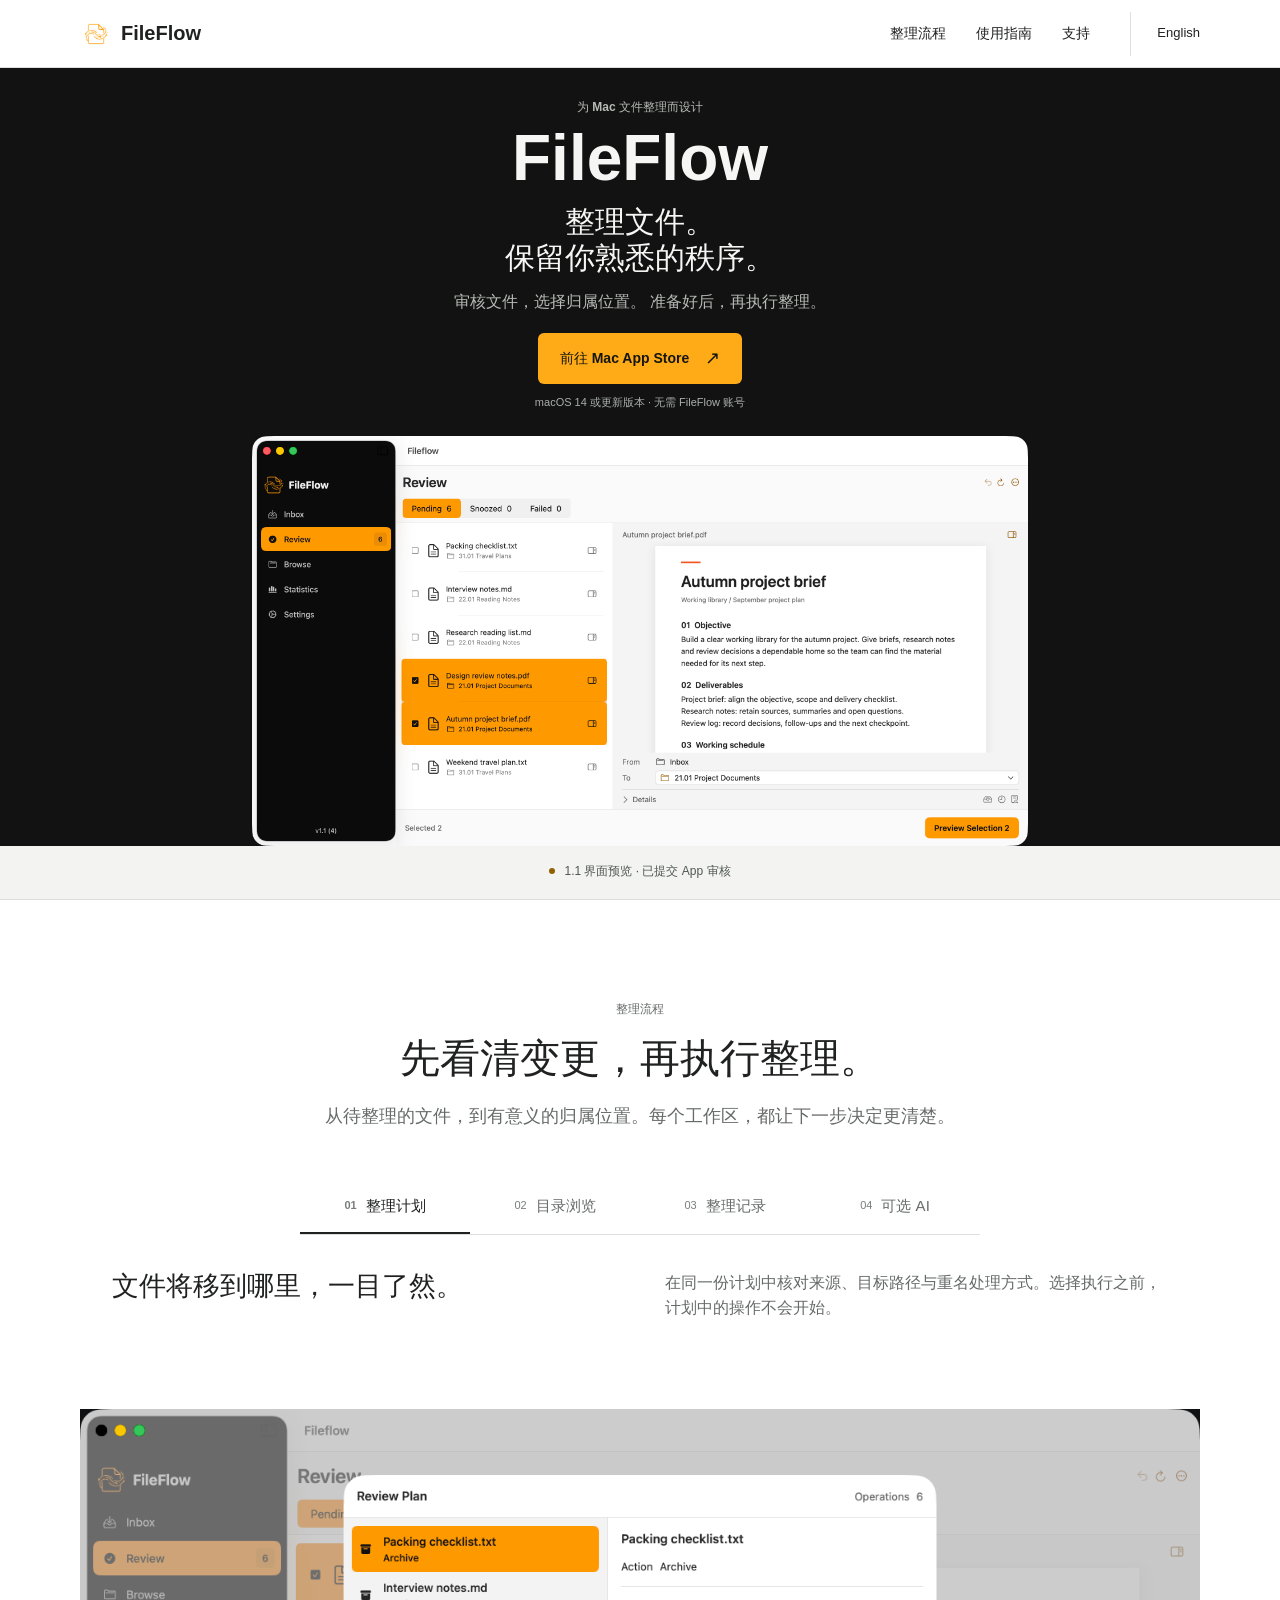
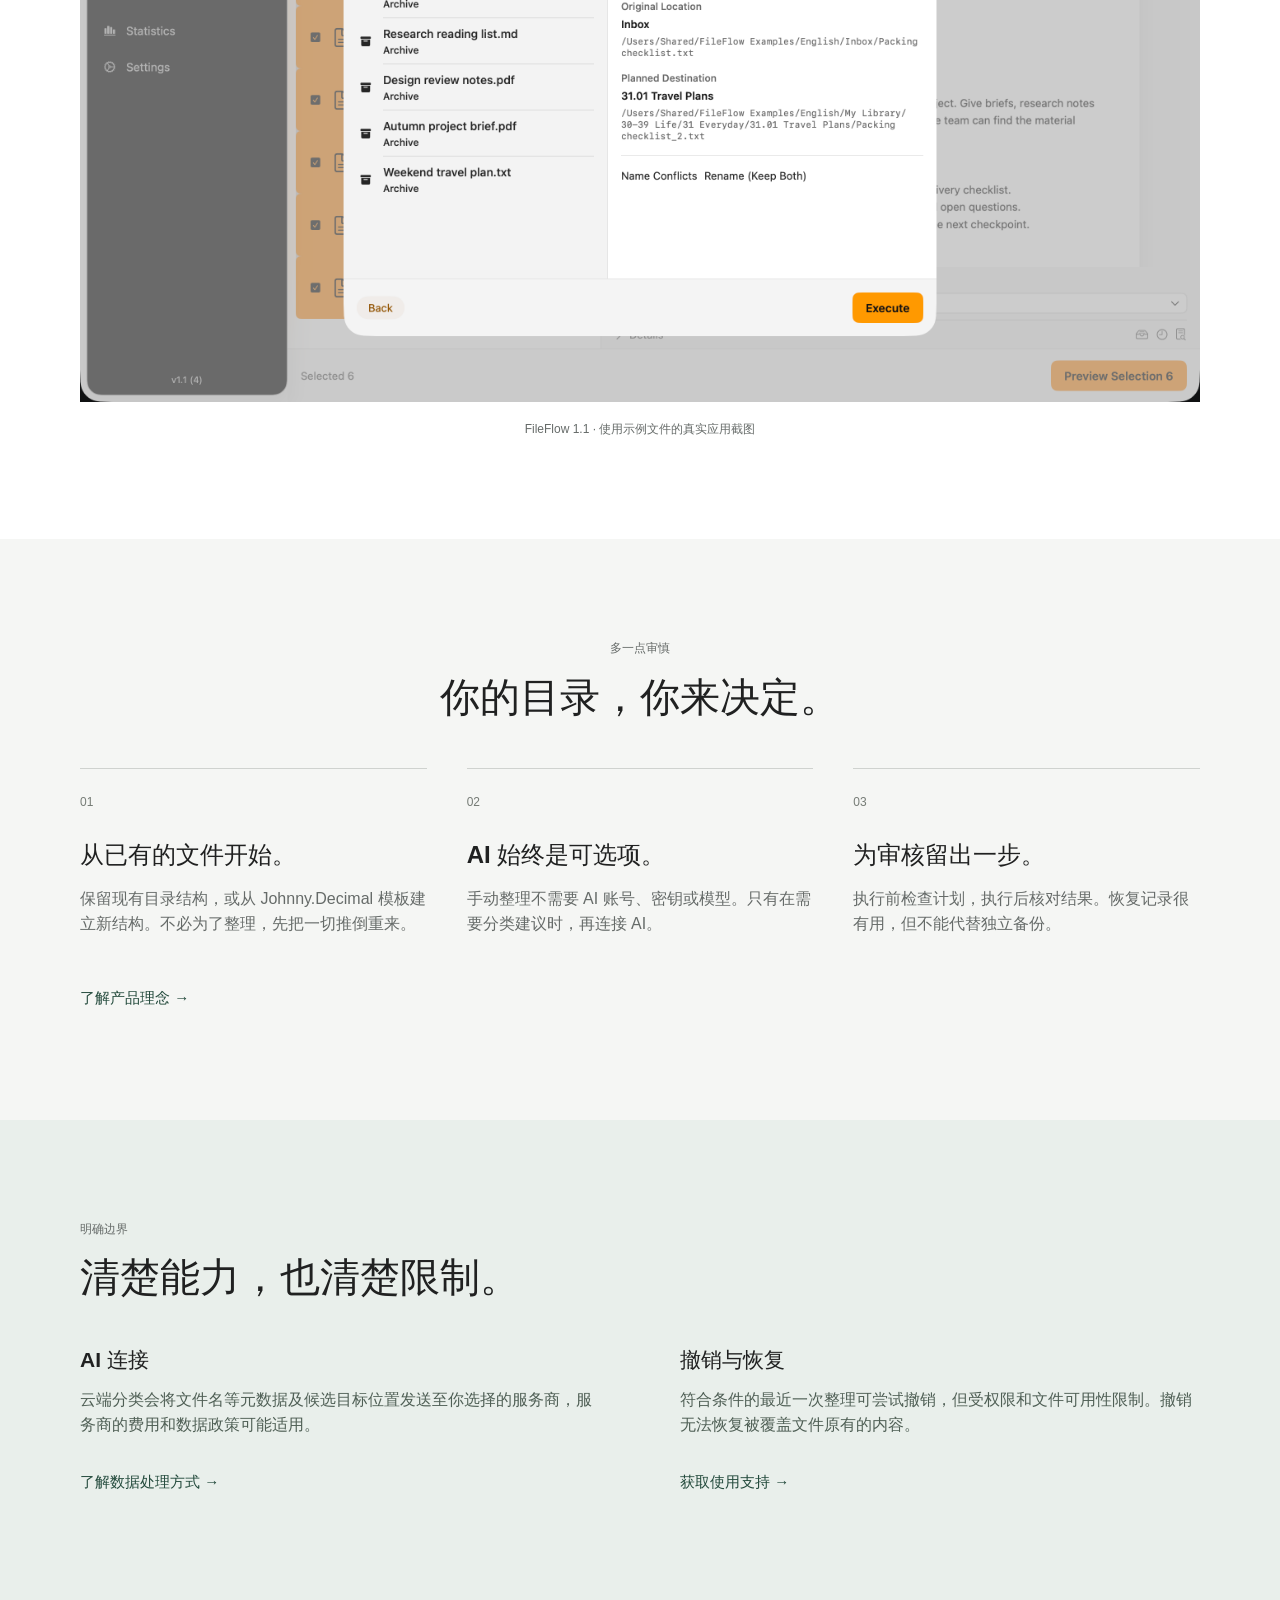
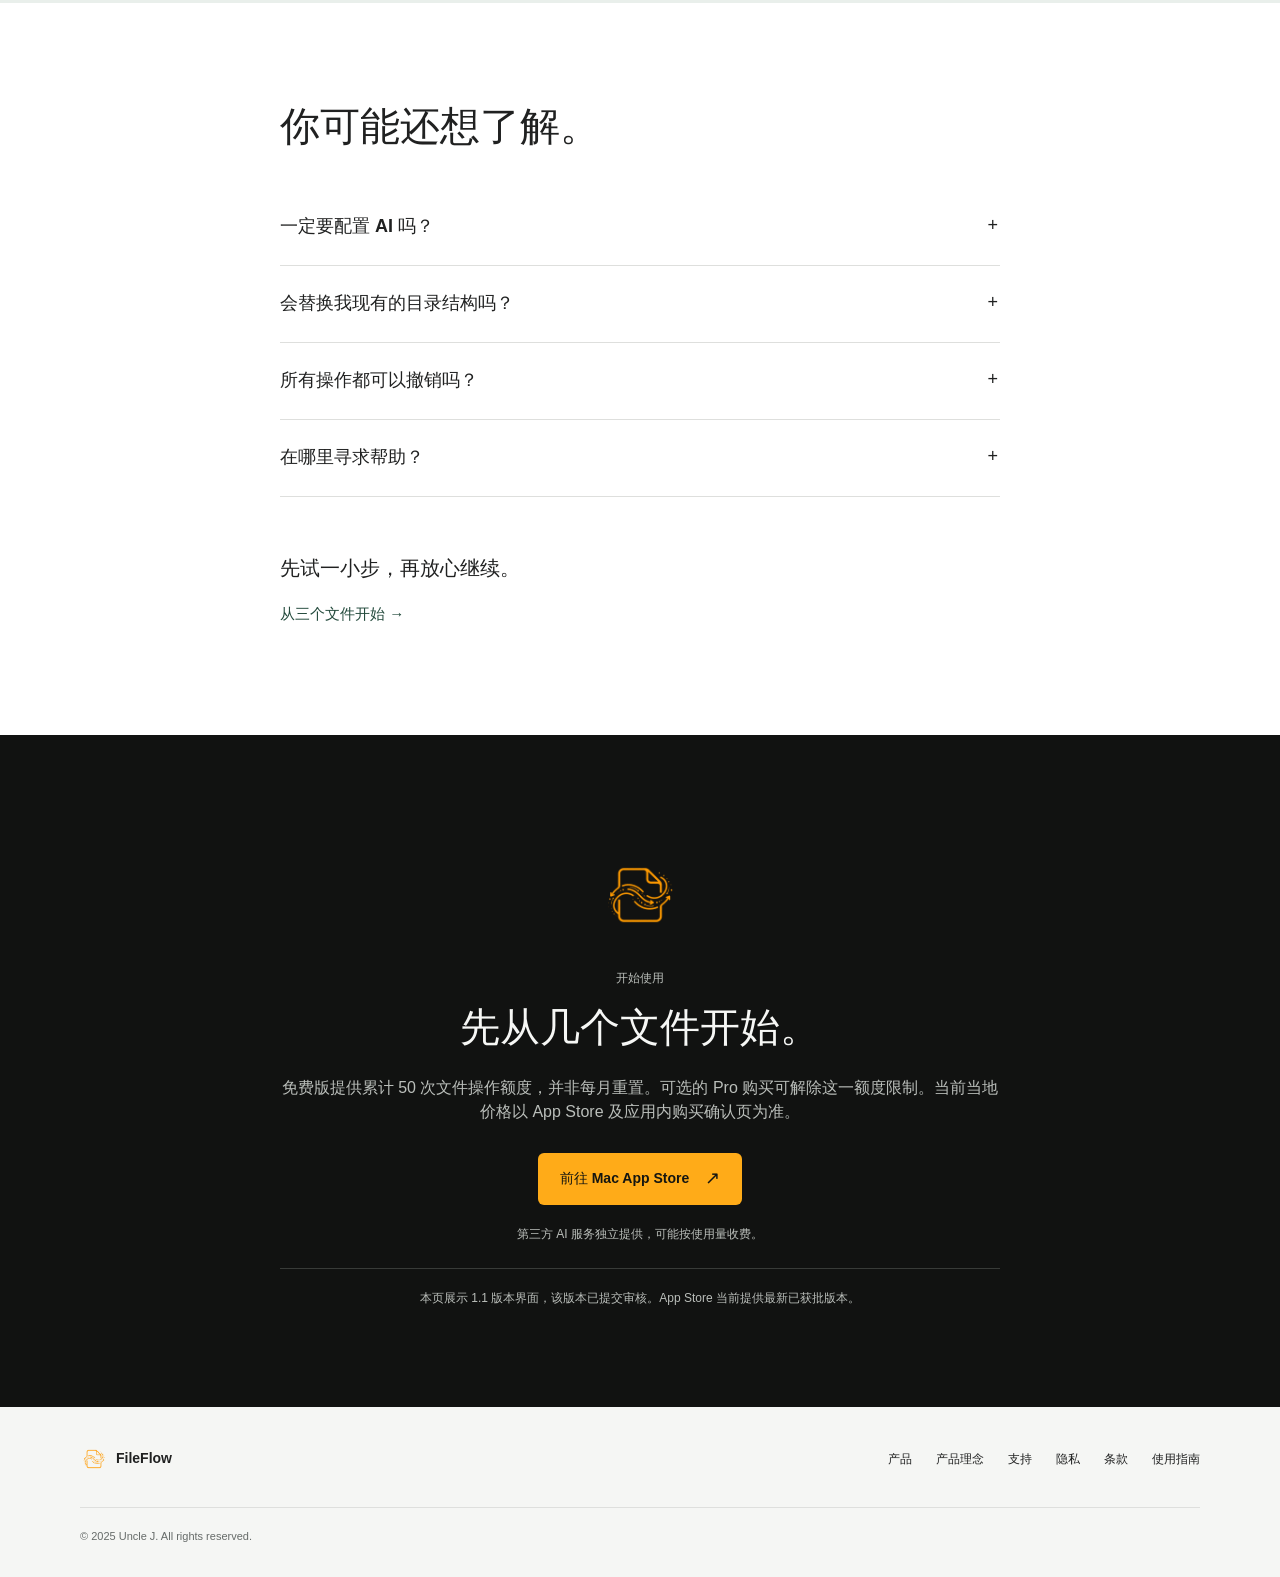
==== zh/index.html @ eb7a8f68 "feat: refresh FileFlow website with bilingual pages and guide" ====
<!doctype html>
<!-- Generated by scripts/build.mjs. Edit content/site.mjs or the template, then rebuild. -->
<html lang="zh-Hans">
<head>
  <meta charset="utf-8">
  <meta name="viewport" content="width=device-width, initial-scale=1">
  <meta name="color-scheme" content="light">
  <title>FileFlow | Mac 文件整理，先审核再执行</title>
  <meta name="description" content="先审核文件，选择目标位置，再预览整理计划。原生 Mac 工作区，支持已有目录结构与可选 AI 分类建议。">
  <link rel="canonical" href="https://fileflow.theunclej.com/zh/index.html">
  <link rel="alternate" hreflang="en" href="https://fileflow.theunclej.com/index.html">
  <link rel="alternate" hreflang="zh-Hans" href="https://fileflow.theunclej.com/zh/index.html">
  <link rel="alternate" hreflang="x-default" href="https://fileflow.theunclej.com/index.html">
  <meta property="og:type" content="website">
  <meta property="og:title" content="FileFlow | Mac 文件整理，先审核再执行">
  <meta property="og:description" content="先审核文件，选择目标位置，再预览整理计划。原生 Mac 工作区，支持已有目录结构与可选 AI 分类建议。">
  <meta property="og:url" content="https://fileflow.theunclej.com/zh/index.html">
  <meta property="og:image" content="https://fileflow.theunclej.com/images/v1.1/01-review-workflow.png">
  <meta property="og:locale" content="zh_CN">
  <link rel="icon" type="image/png" href="../images/v1.1/app-icon.png">
  <link rel="stylesheet" href="../site.css">
  <script src="../site.js" defer></script>
</head>
<body class="home">
  <a class="skip-link" href="#main">跳至正文</a>
  <header class="site-header"><div class="nav-inner">
    <a class="brand" href="index.html" aria-label="FileFlow 首页"><img src="../images/v1.1/app-icon.png" width="32" height="32" alt="">FileFlow</a>
    <nav aria-label="主导航"><a href="index.html#workflow">整理流程</a><a href="guide.html">使用指南</a><a href="support.html">支持</a></nav>
    <a class="language" href="../index.html" lang="en" hreflang="en">English</a>
  </div></header>
  <main id="main">
    <section class="hero" aria-labelledby="product-name">
      <div class="hero-copy">
        <p class="eyebrow">为 Mac 文件整理而设计</p>
        <h1 id="product-name">FileFlow</h1>
        <p class="hero-lead">整理文件。 <br>保留你熟悉的秩序。</p>
        <p class="hero-intro">审核文件，选择归属位置。 <br>准备好后，再执行整理。</p>
        <a class="button" href="https://apps.apple.com/app/fileflow-file-organizer/id6756985211?mt=12">前往 Mac App Store<span aria-hidden="true">↗</span></a>
        <p class="requirement">macOS 14 或更新版本 · 无需 FileFlow 账号</p>
      </div>
      <div class="hero-media"><a class="screenshot-link" href="../images/v1.1/01-review-workflow.png" data-zoom aria-label="放大截图: FileFlow 1.1 审核工作区：示例文件、文档预览和目标位置选择，界面为英文"><img src="../images/v1.1/01-review-workflow.png" alt="FileFlow 1.1 审核工作区：示例文件、文档预览和目标位置选择，界面为英文" width="2720" height="1440" fetchpriority="high"></a></div>
    </section>
    <div class="release-band"><p><span class="status-dot" aria-hidden="true"></span>1.1 界面预览 · 已提交 App 审核</p></div>
    <section class="workflow section" id="workflow" aria-labelledby="workflow-title">
      <div class="section-intro"><p class="eyebrow">整理流程</p><h2 id="workflow-title">先看清变更，再执行整理。</h2><p>从待整理的文件，到有意义的归属位置。每个工作区，都让下一步决定更清楚。</p></div>
      <div class="workspace-gallery">
        <div class="gallery-tabs" aria-label="整理流程"><button type="button" id="tab-plan" data-tab="plan"><span class="tab-number">01</span>整理计划</button><button type="button" id="tab-browse" data-tab="browse"><span class="tab-number">02</span>目录浏览</button><button type="button" id="tab-activity" data-tab="activity"><span class="tab-number">03</span>整理记录</button><button type="button" id="tab-ai" data-tab="ai"><span class="tab-number">04</span>可选 AI</button></div>
        <section class="gallery-panel" id="panel-plan" data-panel="plan"><div class="panel-copy"><h3>文件将移到哪里，一目了然。</h3><p>在同一份计划中核对来源、目标路径与重名处理方式。选择执行之前，计划中的操作不会开始。</p></div><a class="screenshot-link" href="../images/v1.1/02-plan-commit.png" data-zoom aria-label="放大截图: FileFlow 整理计划：展示来源路径、目标路径以及保留两个文件的重名策略，界面为英文"><img src="../images/v1.1/02-plan-commit.png" alt="FileFlow 整理计划：展示来源路径、目标路径以及保留两个文件的重名策略，界面为英文" width="2720" height="1440" loading="lazy"></a></section><section class="gallery-panel" id="panel-browse" data-panel="browse"><div class="panel-copy"><h3>沿用你熟悉的目录结构。</h3><p>从 Johnny.Decimal 模板开始，或使用已有的文件夹。在清晰的层级中浏览文件，保留工作的上下文。</p></div><a class="screenshot-link" href="../images/v1.1/03-browse-structure.png" data-zoom aria-label="放大截图: FileFlow 目录浏览：展开的文件夹树与项目文档，界面为英文"><img src="../images/v1.1/03-browse-structure.png" alt="FileFlow 目录浏览：展开的文件夹树与项目文档，界面为英文" width="2720" height="1440" loading="lazy"></a></section><section class="gallery-panel" id="panel-activity" data-panel="activity"><div class="panel-copy"><h3>整理进展，有迹可循。</h3><p>查看已记录的整理活动和已索引文件的分布。核对发生了什么，再继续手头的工作。</p></div><a class="screenshot-link" href="../images/v1.1/04-statistics.png" data-zoom aria-label="放大截图: FileFlow 统计：已记录的整理活动和已索引文件分布，界面为英文"><img src="../images/v1.1/04-statistics.png" alt="FileFlow 统计：已记录的整理活动和已索引文件分布，界面为英文" width="2720" height="1440" loading="lazy"></a></section><section class="gallery-panel" id="panel-ai" data-panel="ai"><div class="panel-copy"><h3>AI 提建议，你做决定。</h3><p>连接自己的 API 服务商，或另行运行的 Ollama 服务。审核分类建议，文件的最终归属仍由你决定。</p></div><a class="screenshot-link" href="../images/v1.1/05-ai-optional.png" data-zoom aria-label="放大截图: FileFlow AI 设置：API 与本地模型连接选项，界面为英文"><img src="../images/v1.1/05-ai-optional.png" alt="FileFlow AI 设置：API 与本地模型连接选项，界面为英文" width="2720" height="1440" loading="lazy"></a></section>
        <p class="caption">FileFlow 1.1 · 使用示例文件的真实应用截图</p>
      </div>
    </section>
    <section class="principles section" aria-labelledby="principles-title"><div class="content-width">
      <div class="section-intro"><p class="eyebrow">多一点审慎</p><h2 id="principles-title">你的目录，你来决定。</h2></div>
      <div class="principle-grid"><div class="principle"><span class="number">01</span><h3>从已有的文件开始。</h3><p>保留现有目录结构，或从 Johnny.Decimal 模板建立新结构。不必为了整理，先把一切推倒重来。</p></div><div class="principle"><span class="number">02</span><h3>AI 始终是可选项。</h3><p>手动整理不需要 AI 账号、密钥或模型。只有在需要分类建议时，再连接 AI。</p></div><div class="principle"><span class="number">03</span><h3>为审核留出一步。</h3><p>执行前检查计划，执行后核对结果。恢复记录很有用，但不能代替独立备份。</p></div></div>
      <a class="text-link" href="philosophy.html">了解产品理念<span aria-hidden="true"> →</span></a>
    </div></section>
    <section class="boundaries section" aria-labelledby="limits-title"><div class="content-width">
      <div class="section-intro"><p class="eyebrow">明确边界</p><h2 id="limits-title">清楚能力，也清楚限制。</h2></div>
      <div class="boundary-grid"><div><h3>AI 连接</h3><p>云端分类会将文件名等元数据及候选目标位置发送至你选择的服务商，服务商的费用和数据政策可能适用。</p><a class="text-link" href="privacy.html">了解数据处理方式<span aria-hidden="true"> →</span></a></div><div><h3>撤销与恢复</h3><p>符合条件的最近一次整理可尝试撤销，但受权限和文件可用性限制。撤销无法恢复被覆盖文件原有的内容。</p><a class="text-link" href="support.html">获取使用支持<span aria-hidden="true"> →</span></a></div></div>
    </div></section>
    <section class="section faq"><div class="reading-width"><h2>你可能还想了解。</h2><details><summary>一定要配置 AI 吗？</summary><p>不用。可以直接手动选择目标位置并审核计划，无需配置 AI。云端 AI 需要网络；Ollama 需要另行运行的服务和模型。</p></details><details><summary>会替换我现有的目录结构吗？</summary><p>你可以沿用已有目录，也可以初始化 Johnny.Decimal 模板。在首次设置中，由你选择归档目录和来源文件夹。</p></details><details><summary>所有操作都可以撤销吗？</summary><p>不是。恢复取决于操作类型、文件可用性、权限和保留的恢复数据。部分恢复可能保留归档副本，或需要手动处理。撤销不能恢复被覆盖的旧内容，请保留独立备份。</p></details><details><summary>在哪里寻求帮助？</summary><p>支持页提供手动整理流程、连接检查和恢复提示。你也可以发邮件至 fileflow@theunclej.com。</p></details><div class="guide-invitation"><p>先试一小步，再放心继续。</p><a class="text-link" href="guide.html">从三个文件开始<span aria-hidden="true"> →</span></a></div></div></section>
    <section class="download-section section"><div class="reading-width"><img class="download-icon" src="../images/v1.1/app-icon.png" width="80" height="80" alt=""><p class="eyebrow">开始使用</p><h2>先从几个文件开始。</h2><p>免费版提供累计 50 次文件操作额度，并非每月重置。可选的 Pro 购买可解除这一额度限制。当前当地价格以 App Store 及应用内购买确认页为准。</p><a class="button" href="https://apps.apple.com/app/fileflow-file-organizer/id6756985211?mt=12">前往 Mac App Store<span aria-hidden="true">↗</span></a><p class="small">第三方 AI 服务独立提供，可能按使用量收费。</p><p class="release-note">本页展示 1.1 版本界面，该版本已提交审核。App Store 当前提供最新已获批版本。</p></div></section>
  </main>
  <footer class="site-footer"><div class="footer-inner">
    <div class="footer-brand"><img src="../images/v1.1/app-icon.png" width="28" height="28" alt=""><span>FileFlow</span></div>
    <nav aria-label="页脚导航"><a href="index.html" aria-current="page">产品</a><a href="philosophy.html">产品理念</a><a href="support.html">支持</a><a href="privacy.html">隐私</a><a href="terms.html">条款</a><a href="guide.html">使用指南</a></nav>
    <p>© 2025 Uncle J. All rights reserved.</p>
  </div></footer>
  <dialog class="image-dialog" aria-label="放大截图"><button class="dialog-close" type="button" aria-label="关闭截图" title="关闭截图"><span aria-hidden="true">×</span></button><img width="2720" height="1440" alt=""></dialog>
</body>
</html>
---- site.css ----
:root {
  --ink: #202121;
  --muted: #666b69;
  --paper: #ffffff;
  --line: #dedfdd;
  --accent: #ffab18;
  --dark: #111211;
  --green: #234a3c;
  font-family: -apple-system, BlinkMacSystemFont, "Segoe UI", "PingFang SC", "Microsoft YaHei", sans-serif;
  color: var(--ink);
  background: var(--paper);
  font-synthesis: none;
  text-rendering: optimizeLegibility;
}
* { box-sizing: border-box; letter-spacing: 0; }
body { margin: 0; line-height: 1.55; }
a { color: inherit; text-decoration: none; }
button { font: inherit; }
button, a { -webkit-tap-highlight-color: transparent; }
img { display: block; max-width: 100%; height: auto; }
h1, h2, h3, p { margin: 0; }
h1, h2, h3 { font-weight: 600; line-height: 1.15; text-wrap: balance; }
p { text-wrap: pretty; }
a, button, summary { touch-action: manipulation; }
:focus-visible { outline: 3px solid #267659; outline-offset: 5px; }
[hidden] { display: none !important; }
.skip-link { position: fixed; z-index: 10; top: 8px; left: 12px; padding: 10px 20px; background: white; transform: translateY(-150%); }
.skip-link:focus { transform: none; }
.site-header { height: 68px; border-bottom: 1px solid var(--line); background: #fff; }
.nav-inner, .footer-inner { width: min(1120px, calc(100% - 64px)); margin: auto; display: flex; align-items: center; }
.nav-inner { height: 100%; gap: 40px; }
.brand { display: flex; align-items: center; gap: 9px; font-weight: 650; font-size: 20px; }
.brand img { flex: none; width: 44px; height: 44px; margin-inline: -6px; }
.site-header nav { display: flex; gap: 30px; margin-left: auto; font-size: 14px; }
.site-header nav a, .language { display: flex; align-items: center; min-height: 44px; }
.site-header a:hover, .site-footer a:hover { color: #936000; }
.language { border-left: 1px solid var(--line); padding-left: 26px; font-size: 13px; }
.hero { background: var(--dark); color: #f6f7f5; position: relative; height: calc(100svh - 122px); min-height: 590px; max-height: 1000px; display: grid; grid-template-rows: auto minmax(0, 1fr); gap: 24px; padding: 30px 24px 0; overflow: hidden; }
.hero-copy { position: relative; z-index: 1; text-align: center; }
.eyebrow { font-size: 12px; font-weight: 600; margin-bottom: 16px; }
.hero .eyebrow { color: #b7bab6; margin-bottom: 8px; }
.hero h1 { font-size: 64px; line-height: 1.05; margin-bottom: 12px; }
.hero-lead { font-size: 30px; font-weight: 550; line-height: 1.2; }
.hero-intro { font-size: 16px; color: #b7bab6; margin: 14px 0 18px; }
.hero-intro br { display: none; }
.button { display: inline-flex; align-items: center; justify-content: center; gap: 16px; padding: 12px 22px; min-height: 48px; background: var(--accent); color: #151611; border-radius: 6px; font-size: 14px; font-weight: 600; transition: background .18s, transform .18s; }
.button:hover { background: #ffbd49; transform: translateY(-2px); }
.button span { font-size: 18px; }
.hero :focus-visible { outline-color: var(--accent); }
.requirement { color: #aaaead; font-size: 11px; margin-top: 10px; }
.hero-media { min-height: 0; display: flex; justify-content: center; align-items: flex-start; }
.hero-media .screenshot-link { height: 100%; max-width: 1120px; }
.hero-media img { width: auto; height: 100%; object-fit: contain; object-position: top; }
.screenshot-link { display: block; cursor: zoom-in; }
.release-band { background: #f3f4f1; border-bottom: 1px solid var(--line); text-align: center; min-height: 54px; padding: 16px 20px; font-size: 12px; color: #505651; }
.release-band p { display: flex; align-items: center; justify-content: center; gap: 9px; }
.status-dot { width: 6px; height: 6px; border-radius: 50%; background: #916000; flex: none; }
.section { padding: 100px 32px; }
.content-width, .workspace-gallery { width: min(1120px, 100%); margin: auto; }
.reading-width { width: min(720px, 100%); margin: auto; }
.section-intro { width: min(690px, 100%); margin: 0 auto 48px; text-align: center; }
.section-intro .eyebrow { color: var(--muted); }
h2 { font-size: 40px; }
.section-intro > p:last-child:not(.eyebrow) { color: var(--muted); font-size: 18px; margin-top: 22px; }
.workflow { scroll-margin-top: 28px; }
.gallery-tabs { display: none; }
.gallery-tabs[role="tablist"] { display: grid; grid-template-columns: repeat(4, 1fr); width: min(680px, 100%); margin: 0 auto 36px; border-bottom: 1px solid var(--line); }
.gallery-tabs button { cursor: pointer; appearance: none; border: 0; border-bottom: 2px solid transparent; background: transparent; color: var(--muted); height: 56px; padding: 8px; display: flex; align-items: center; justify-content: center; gap: 9px; font-size: 15px; white-space: nowrap; }
.gallery-tabs button[aria-selected="true"] { color: var(--ink); border-color: var(--ink); font-weight: 600; }
.gallery-tabs button:hover { color: #936000; }
.tab-number { font-size: 11px; color: #797e79; font-variant-numeric: tabular-nums; }
.panel-copy { display: grid; grid-template-columns: 1fr 1fr; gap: 50px; align-items: start; min-height: 138px; padding: 0 32px 26px; }
.panel-copy h3 { font-size: 27px; max-width: 410px; }
.panel-copy p { font-size: 16px; color: var(--muted); }
.gallery-panel { margin-bottom: 36px; }
.gallery-panel[role="tabpanel"] { margin-bottom: 0; }
.gallery-panel img { width: 100%; aspect-ratio: 17 / 9; object-fit: contain; }
.caption { font-size: 12px; color: var(--muted); text-align: center; margin-top: 18px; }
.principles { background: #f5f6f4; }
.principle-grid { display: grid; grid-template-columns: repeat(3, minmax(0, 1fr)); gap: 40px; }
.principle { border-top: 1px solid #cfd2cf; padding-top: 24px; }
.number { display: block; color: #757b75; font-size: 12px; margin-bottom: 30px; font-variant-numeric: tabular-nums; }
.principle h3 { font-size: 24px; margin-bottom: 18px; }
.principle p, .boundary-grid p { font-size: 16px; color: var(--muted); }
.text-link { display: inline-block; color: var(--green); font-size: 15px; padding: 10px 0; margin-top: 22px; }
.text-link:hover { text-decoration: underline; text-underline-offset: 4px; }
.principles .content-width > .text-link { margin-top: 40px; }
.boundaries { background: #e9efeb; }
.boundaries .section-intro { margin-left: 0; text-align: left; }
.boundary-grid { display: grid; grid-template-columns: 1fr 1fr; gap: 80px; }
.boundary-grid h3 { font-size: 21px; margin-bottom: 16px; }
.boundary-grid p { color: #4f5f55; }
.faq h2 { margin-bottom: 40px; }
details { border-bottom: 1px solid var(--line); }
summary { cursor: pointer; font-size: 18px; font-weight: 550; padding: 24px 32px 24px 0; position: relative; list-style: none; }
summary::-webkit-details-marker { display: none; }
summary::after { content: '+'; position: absolute; right: 2px; top: 23px; font-weight: 400; }
details[open] summary::after { content: '−'; }
details p { color: var(--muted); font-size: 16px; padding: 0 30px 26px 0; }
.download-section { background: var(--dark); color: #f6f7f5; text-align: center; }
.download-icon { width: 120px; height: 120px; margin: 0 auto 14px; }
.download-section .eyebrow { color: #babeba; }
.download-section h2 { margin-bottom: 26px; }
.download-section .reading-width > p:not(.eyebrow) { color: #babeba; font-size: 16px; }
.download-section .button { margin: 28px 0 20px; }
.download-section p.small, .download-section p.release-note { font-size: 12px !important; }
.release-note { margin-top: 24px; padding-top: 20px; border-top: 1px solid #383b38; }
.site-footer { padding: 32px; background: #f5f6f4; }
.footer-inner { width: min(1120px, 100%); flex-wrap: wrap; gap: 28px; }
.footer-brand { display: flex; align-items: center; gap: 8px; font-size: 14px; font-weight: 600; }
.footer-brand img { width: 40px; height: 40px; margin-inline: -6px; }
.site-footer nav { display: flex; flex-wrap: wrap; gap: 24px; margin-left: auto; font-size: 12px; }
.site-footer nav a { min-height: 32px; display: flex; align-items: center; }
.site-footer p { width: 100%; font-size: 11px; color: var(--muted); border-top: 1px solid var(--line); padding-top: 20px; }
.document-body { padding: 80px 0; }
.document-header { border-bottom: 1px solid var(--line); padding-bottom: 40px; margin-bottom: 48px; }
.document-header h1 { font-size: 52px; margin-bottom: 22px; }
.document-lead { font-size: 24px; color: var(--muted); }
.updated { color: var(--muted); font-size: 12px; margin-top: 20px; }
.document-body section { margin-bottom: 40px; }
.document-body h2 { font-size: 24px; margin-bottom: 16px; }
.document-body section p { font-size: 17px; line-height: 1.8; color: #555c57; overflow-wrap: anywhere; }
.document-body section a { color: var(--green); text-decoration: underline; text-underline-offset: 4px; }
.guide-version { color: var(--muted); font-size: 13px; margin-bottom: 32px; }
.guide-toc { display: grid; grid-template-columns: 1fr 1fr; gap: 6px 32px; padding: 24px 0; margin-bottom: 48px; border-block: 1px solid var(--line); font-size: 14px; }
.guide-toc a { display: block; padding: 7px 0; color: var(--green); }
.guide-toc a:hover { text-decoration: underline; }
.guide-figure { margin: 28px 0; }
.guide-figure img { width: 100%; }
.guide-figure a { display: block; cursor: zoom-in; }
.guide-figure figcaption { margin-top: 12px; font-size: 11px; color: var(--muted); }
.guide-invitation, .support-guide { margin-top: 32px; padding-top: 24px; }
.guide-invitation p, .support-guide p { font-size: 20px; font-weight: 550; }
.guide-invitation .text-link, .support-guide .text-link { margin-top: 8px; }
.support-guide { border-bottom: 1px solid var(--line); padding: 0 0 24px; margin-bottom: 40px; }
.document-body section { scroll-margin-top: 32px; }
.image-dialog { width: min(96vw, 1800px); max-width: none; height: auto; max-height: 95dvh; padding: 50px 16px 16px; border: 0; border-radius: 8px; background: #f3f4f2; overflow: auto; }
.image-dialog::backdrop { background: #000c; }
.image-dialog img { width: 100%; height: auto; }
.dialog-close { position: absolute; top: 6px; right: 12px; width: 40px; height: 40px; border: 0; border-radius: 50%; background: transparent; color: var(--ink); font-size: 30px; cursor: pointer; }
.dialog-close:hover { background: #dedfdb; }
html:has(dialog[open]) { overflow: hidden; }
[aria-current="page"] { font-weight: 650; }
@media (min-width: 1000px) and (max-height: 780px) {
  .hero { padding-top: 20px; gap: 16px; min-height: 560px; }
  .hero h1 { font-size: 52px; }
  .hero-lead { font-size: 26px; }
  .hero-lead br { display: none; }
  .hero-intro { margin: 8px 0 12px; }
}
@media (max-width: 800px) {
  .nav-inner { width: calc(100% - 40px); gap: 22px; }
  .site-header nav { gap: 20px; }
  .language { padding-left: 18px; }
  .hero { min-height: 560px; max-height: 780px; }
  .section { padding: 72px 24px; }
  h2 { font-size: 34px; }
  .panel-copy { padding: 0 0 24px; gap: 24px; min-height: 170px; }
  .panel-copy h3 { font-size: 24px; }
  .principle-grid { gap: 24px; }
  .principle h3 { font-size: 21px; }
  .boundary-grid { gap: 36px; }
  .document-body { width: calc(100% - 48px); }
}
@media (max-width: 540px) {
  .site-header { height: 60px; }
  .nav-inner { gap: 16px; width: calc(100% - 32px); }
  .brand { font-size: 18px; gap: 4px; }
  .brand img { width: 40px; height: 40px; }
  .site-header nav { gap: 0; }
  .site-header nav a:not(:last-child) { display: none; }
  .language { padding-left: 14px; }
  .hero { height: calc(100svh - 114px); min-height: 505px; max-height: 650px; padding: 28px 16px 0; gap: 26px; }
  .hero h1 { font-size: 50px; margin-bottom: 14px; }
  .hero-lead { font-size: 27px; }
  .hero-intro { font-size: 15px; margin: 16px auto 20px; max-width: 290px; }
  .hero-intro br { display: initial; }
  .hero .eyebrow { font-size: 11px; }
  .hero-media { align-items: end; }
  .hero-media .screenshot-link { height: auto; width: 100%; }
  .hero-media img { width: 100%; height: auto; }
  .requirement { font-size: 10px; }
  .release-band { font-size: 11px; }
  .section { padding: 64px 22px; }
  h2 { font-size: 30px; }
  .section-intro { text-align: left; margin-bottom: 32px; }
  .section-intro > p:last-child:not(.eyebrow) { font-size: 16px; margin-top: 18px; }
  .gallery-tabs[role="tablist"] { margin-bottom: 28px; }
  .gallery-tabs button { font-size: 12px; height: 48px; padding: 4px 2px; }
  .tab-number { display: none; }
  .panel-copy { display: block; min-height: 180px; padding-bottom: 24px; }
  .panel-copy h3 { font-size: 23px; margin-bottom: 14px; }
  .panel-copy p { font-size: 15px; }
  .caption { font-size: 10px; }
  .principle-grid, .boundary-grid { grid-template-columns: 1fr; gap: 32px; }
  .number { margin-bottom: 16px; }
  .principle h3 { font-size: 23px; }
  .faq h2 { margin-bottom: 24px; }
  summary { font-size: 16px; }
  .site-footer { padding: 24px; }
  .footer-inner { gap: 16px; }
  .site-footer nav { width: 100%; margin-left: 0; gap: 22px; }
  .document-body { padding: 56px 0; }
  .document-header h1 { font-size: 42px; }
  .document-lead { font-size: 21px; }
  .document-body h2 { font-size: 22px; }
  .document-body section p { font-size: 16px; }
  .guide-toc { grid-template-columns: 1fr; }
  .image-dialog { width: 96vw; padding: 50px 8px 8px; }
  .image-dialog img { min-width: 850px; max-width: none; }
}
@media (max-width: 540px) and (max-height: 740px) {
  .hero { min-height: 0; padding-top: 20px; gap: 18px; }
  .hero .eyebrow, .hero-intro { display: none; }
  .hero h1 { font-size: 44px; }
  .hero-lead { margin-bottom: 18px; }
}
@media (prefers-reduced-motion: reduce) {
  *, *::before, *::after { scroll-behavior: auto !important; transition: none !important; }
}
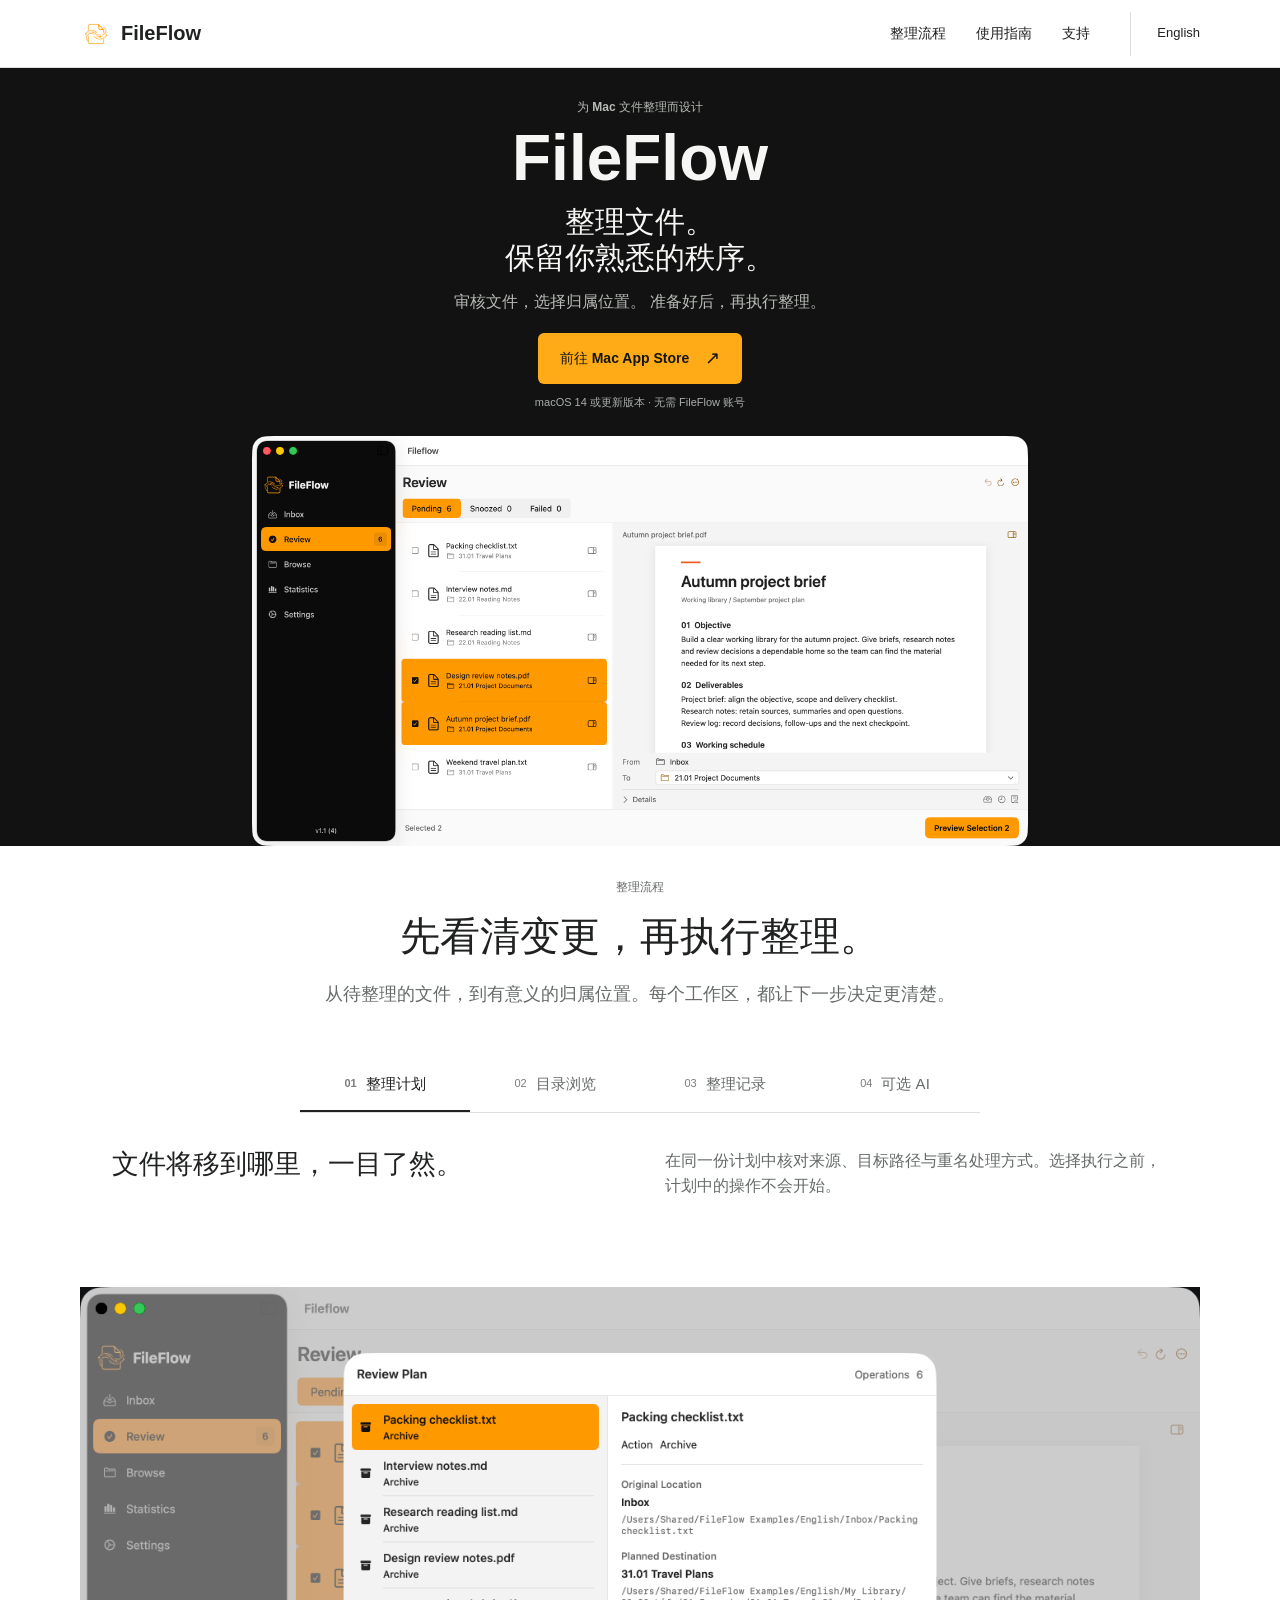
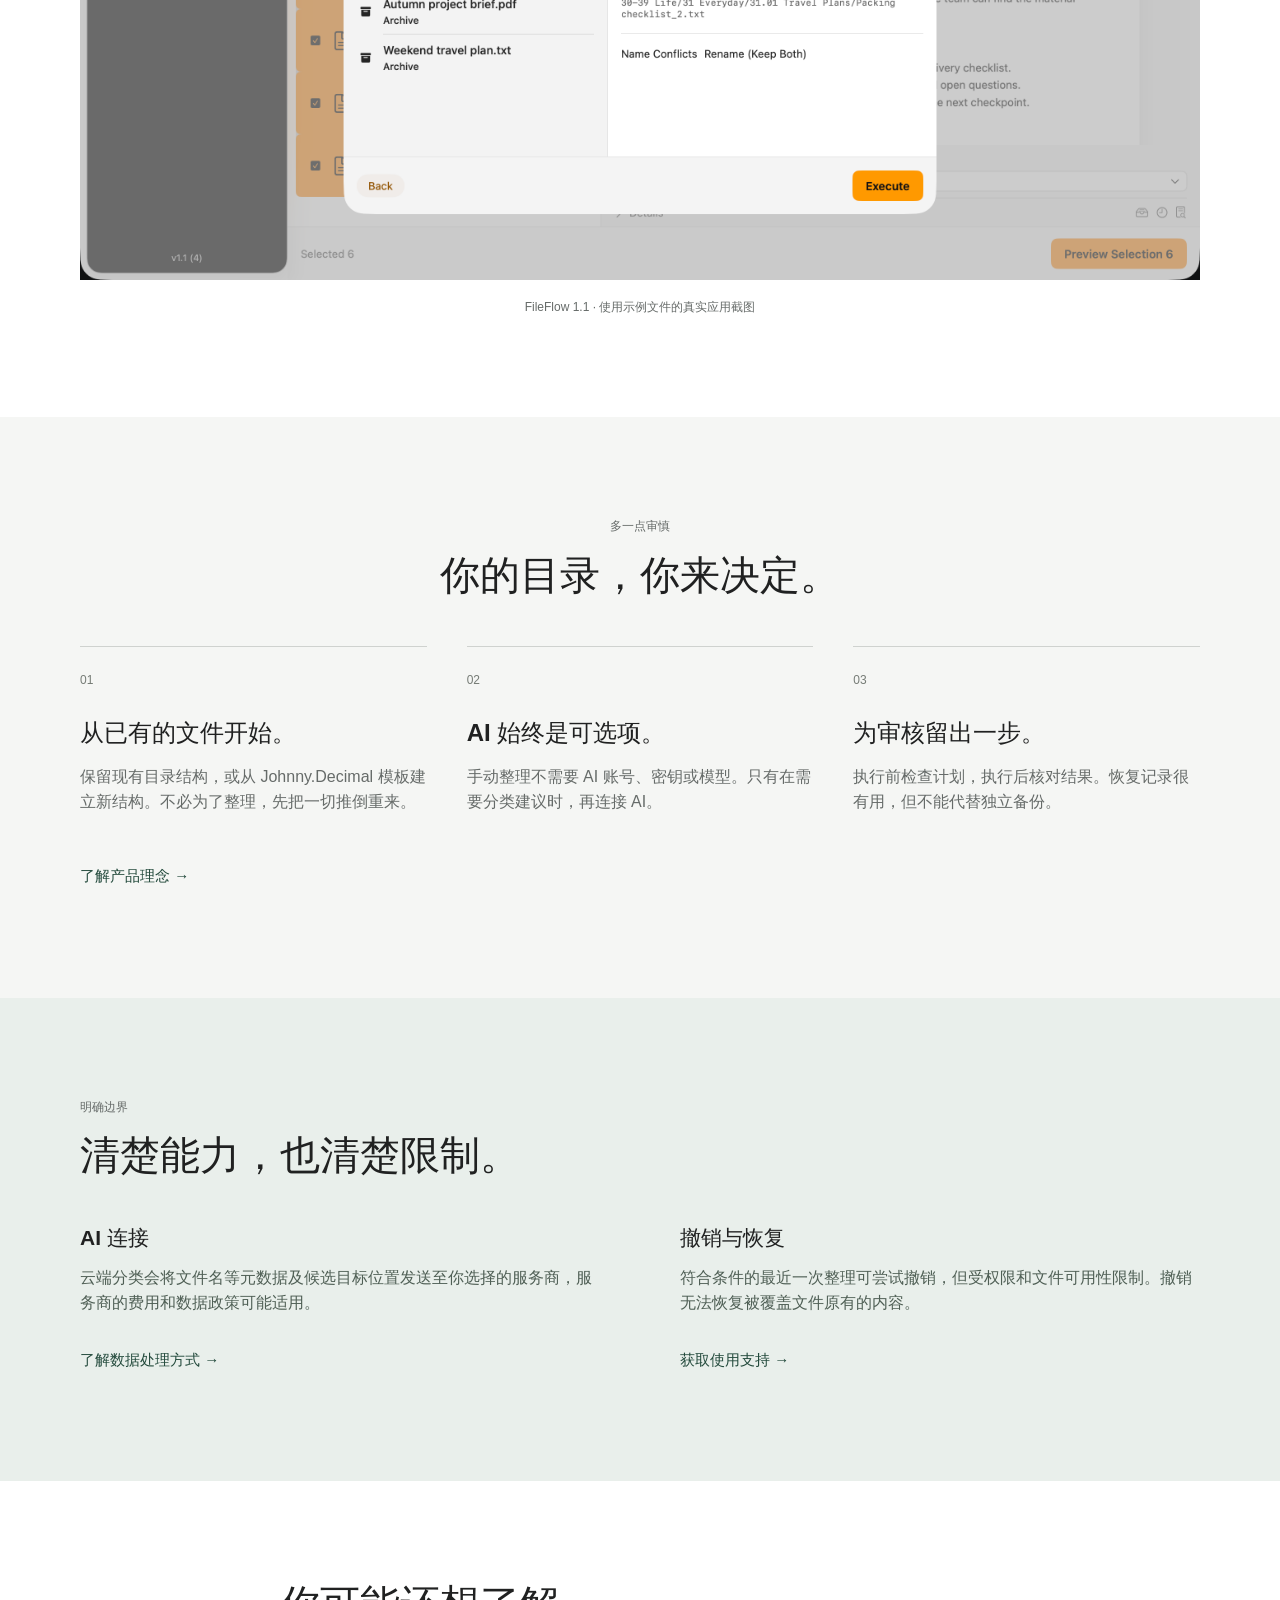
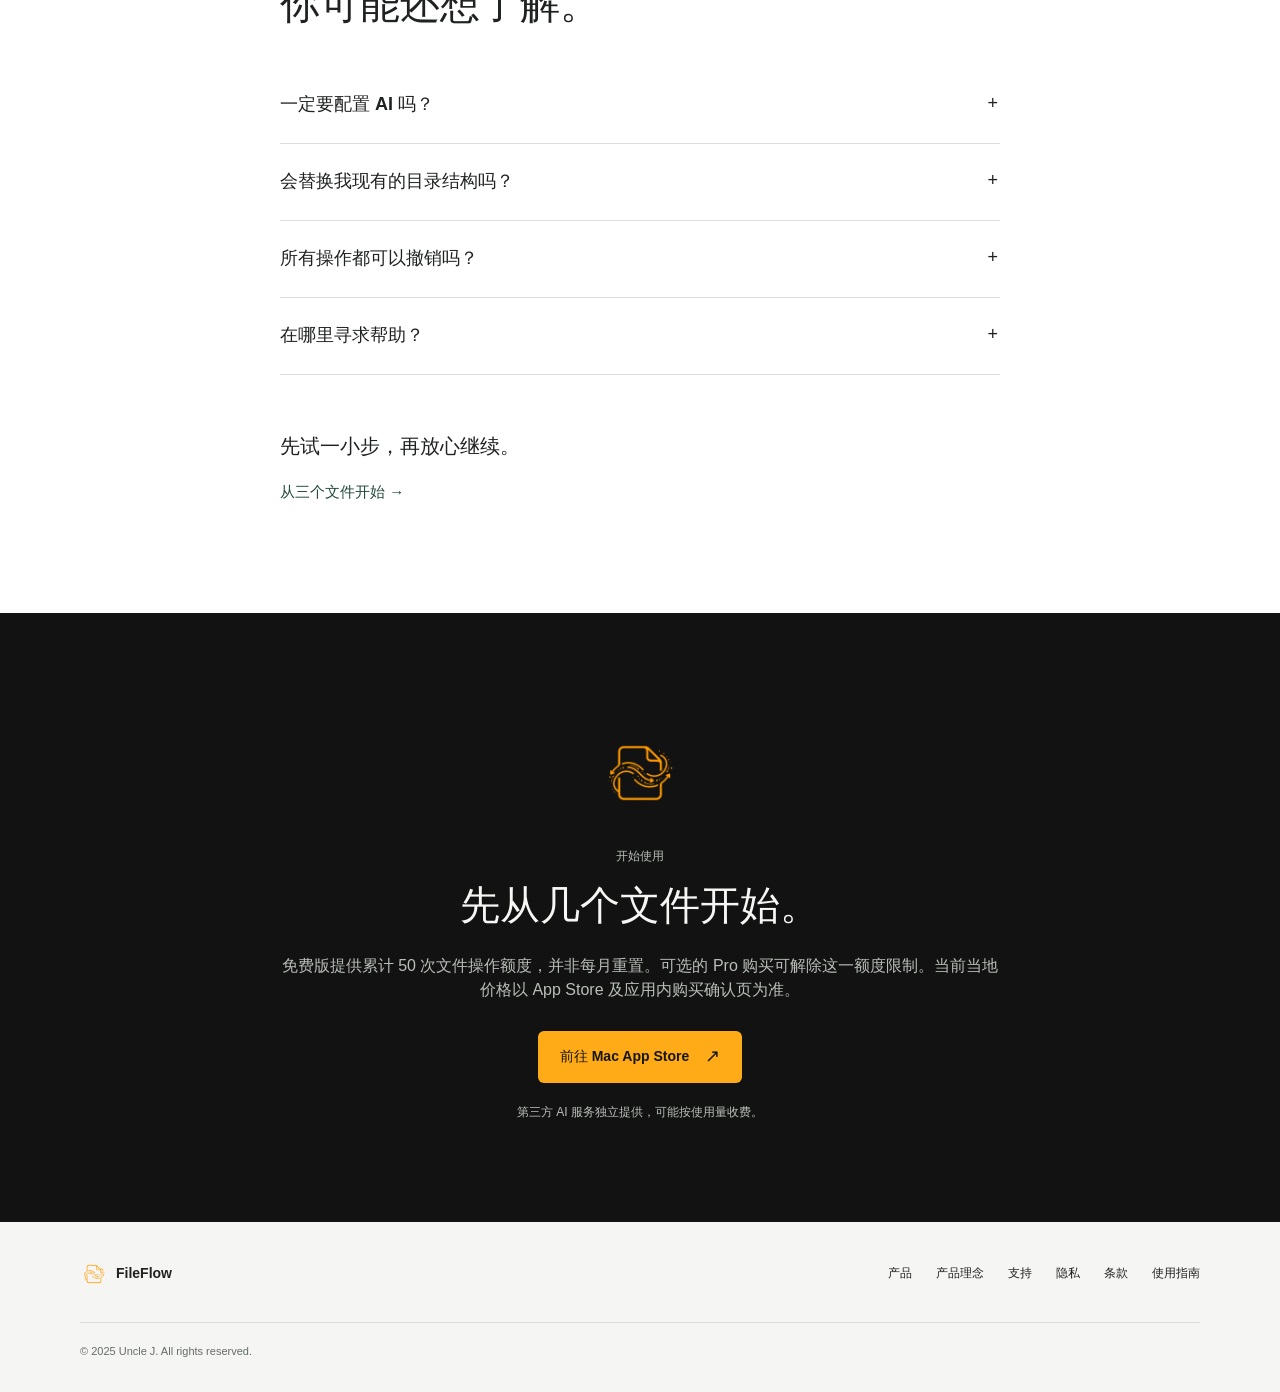
==== commit 02f7578f: "fix: remove transient App Review notices from website" ====
--- a/zh/index.html
+++ b/zh/index.html
@@ -40,7 +40,6 @@
       </div>
       <div class="hero-media"><a class="screenshot-link" href="../images/v1.1/01-review-workflow.png" data-zoom aria-label="放大截图: FileFlow 1.1 审核工作区：示例文件、文档预览和目标位置选择，界面为英文"><img src="../images/v1.1/01-review-workflow.png" alt="FileFlow 1.1 审核工作区：示例文件、文档预览和目标位置选择，界面为英文" width="2720" height="1440" fetchpriority="high"></a></div>
     </section>
-    <div class="release-band"><p><span class="status-dot" aria-hidden="true"></span>1.1 界面预览 · 已提交 App 审核</p></div>
     <section class="workflow section" id="workflow" aria-labelledby="workflow-title">
       <div class="section-intro"><p class="eyebrow">整理流程</p><h2 id="workflow-title">先看清变更，再执行整理。</h2><p>从待整理的文件，到有意义的归属位置。每个工作区，都让下一步决定更清楚。</p></div>
       <div class="workspace-gallery">
@@ -59,7 +58,7 @@
       <div class="boundary-grid"><div><h3>AI 连接</h3><p>云端分类会将文件名等元数据及候选目标位置发送至你选择的服务商，服务商的费用和数据政策可能适用。</p><a class="text-link" href="privacy.html">了解数据处理方式<span aria-hidden="true"> →</span></a></div><div><h3>撤销与恢复</h3><p>符合条件的最近一次整理可尝试撤销，但受权限和文件可用性限制。撤销无法恢复被覆盖文件原有的内容。</p><a class="text-link" href="support.html">获取使用支持<span aria-hidden="true"> →</span></a></div></div>
     </div></section>
     <section class="section faq"><div class="reading-width"><h2>你可能还想了解。</h2><details><summary>一定要配置 AI 吗？</summary><p>不用。可以直接手动选择目标位置并审核计划，无需配置 AI。云端 AI 需要网络；Ollama 需要另行运行的服务和模型。</p></details><details><summary>会替换我现有的目录结构吗？</summary><p>你可以沿用已有目录，也可以初始化 Johnny.Decimal 模板。在首次设置中，由你选择归档目录和来源文件夹。</p></details><details><summary>所有操作都可以撤销吗？</summary><p>不是。恢复取决于操作类型、文件可用性、权限和保留的恢复数据。部分恢复可能保留归档副本，或需要手动处理。撤销不能恢复被覆盖的旧内容，请保留独立备份。</p></details><details><summary>在哪里寻求帮助？</summary><p>支持页提供手动整理流程、连接检查和恢复提示。你也可以发邮件至 fileflow@theunclej.com。</p></details><div class="guide-invitation"><p>先试一小步，再放心继续。</p><a class="text-link" href="guide.html">从三个文件开始<span aria-hidden="true"> →</span></a></div></div></section>
-    <section class="download-section section"><div class="reading-width"><img class="download-icon" src="../images/v1.1/app-icon.png" width="80" height="80" alt=""><p class="eyebrow">开始使用</p><h2>先从几个文件开始。</h2><p>免费版提供累计 50 次文件操作额度，并非每月重置。可选的 Pro 购买可解除这一额度限制。当前当地价格以 App Store 及应用内购买确认页为准。</p><a class="button" href="https://apps.apple.com/app/fileflow-file-organizer/id6756985211?mt=12">前往 Mac App Store<span aria-hidden="true">↗</span></a><p class="small">第三方 AI 服务独立提供，可能按使用量收费。</p><p class="release-note">本页展示 1.1 版本界面，该版本已提交审核。App Store 当前提供最新已获批版本。</p></div></section>
+    <section class="download-section section"><div class="reading-width"><img class="download-icon" src="../images/v1.1/app-icon.png" width="80" height="80" alt=""><p class="eyebrow">开始使用</p><h2>先从几个文件开始。</h2><p>免费版提供累计 50 次文件操作额度，并非每月重置。可选的 Pro 购买可解除这一额度限制。当前当地价格以 App Store 及应用内购买确认页为准。</p><a class="button" href="https://apps.apple.com/app/fileflow-file-organizer/id6756985211?mt=12">前往 Mac App Store<span aria-hidden="true">↗</span></a><p class="small">第三方 AI 服务独立提供，可能按使用量收费。</p></div></section>
   </main>
   <footer class="site-footer"><div class="footer-inner">
     <div class="footer-brand"><img src="../images/v1.1/app-icon.png" width="28" height="28" alt=""><span>FileFlow</span></div>
--- a/site.css
+++ b/site.css
@@ -52,9 +52,6 @@
 .hero-media .screenshot-link { height: 100%; max-width: 1120px; }
 .hero-media img { width: auto; height: 100%; object-fit: contain; object-position: top; }
 .screenshot-link { display: block; cursor: zoom-in; }
-.release-band { background: #f3f4f1; border-bottom: 1px solid var(--line); text-align: center; min-height: 54px; padding: 16px 20px; font-size: 12px; color: #505651; }
-.release-band p { display: flex; align-items: center; justify-content: center; gap: 9px; }
-.status-dot { width: 6px; height: 6px; border-radius: 50%; background: #916000; flex: none; }
 .section { padding: 100px 32px; }
 .content-width, .workspace-gallery { width: min(1120px, 100%); margin: auto; }
 .reading-width { width: min(720px, 100%); margin: auto; }
@@ -103,8 +100,7 @@
 .download-section h2 { margin-bottom: 26px; }
 .download-section .reading-width > p:not(.eyebrow) { color: #babeba; font-size: 16px; }
 .download-section .button { margin: 28px 0 20px; }
-.download-section p.small, .download-section p.release-note { font-size: 12px !important; }
-.release-note { margin-top: 24px; padding-top: 20px; border-top: 1px solid #383b38; }
+.download-section p.small { font-size: 12px !important; }
 .site-footer { padding: 32px; background: #f5f6f4; }
 .footer-inner { width: min(1120px, 100%); flex-wrap: wrap; gap: 28px; }
 .footer-brand { display: flex; align-items: center; gap: 8px; font-size: 14px; font-weight: 600; }
@@ -121,7 +117,6 @@
 .document-body h2 { font-size: 24px; margin-bottom: 16px; }
 .document-body section p { font-size: 17px; line-height: 1.8; color: #555c57; overflow-wrap: anywhere; }
 .document-body section a { color: var(--green); text-decoration: underline; text-underline-offset: 4px; }
-.guide-version { color: var(--muted); font-size: 13px; margin-bottom: 32px; }
 .guide-toc { display: grid; grid-template-columns: 1fr 1fr; gap: 6px 32px; padding: 24px 0; margin-bottom: 48px; border-block: 1px solid var(--line); font-size: 14px; }
 .guide-toc a { display: block; padding: 7px 0; color: var(--green); }
 .guide-toc a:hover { text-decoration: underline; }
@@ -180,7 +175,6 @@
   .hero-media .screenshot-link { height: auto; width: 100%; }
   .hero-media img { width: 100%; height: auto; }
   .requirement { font-size: 10px; }
-  .release-band { font-size: 11px; }
   .section { padding: 64px 22px; }
   h2 { font-size: 30px; }
   .section-intro { text-align: left; margin-bottom: 32px; }
@@ -215,6 +209,7 @@
   .hero h1 { font-size: 44px; }
   .hero-lead { margin-bottom: 18px; }
 }
+.workflow { padding-top: 32px; }
 @media (prefers-reduced-motion: reduce) {
   *, *::before, *::after { scroll-behavior: auto !important; transition: none !important; }
 }
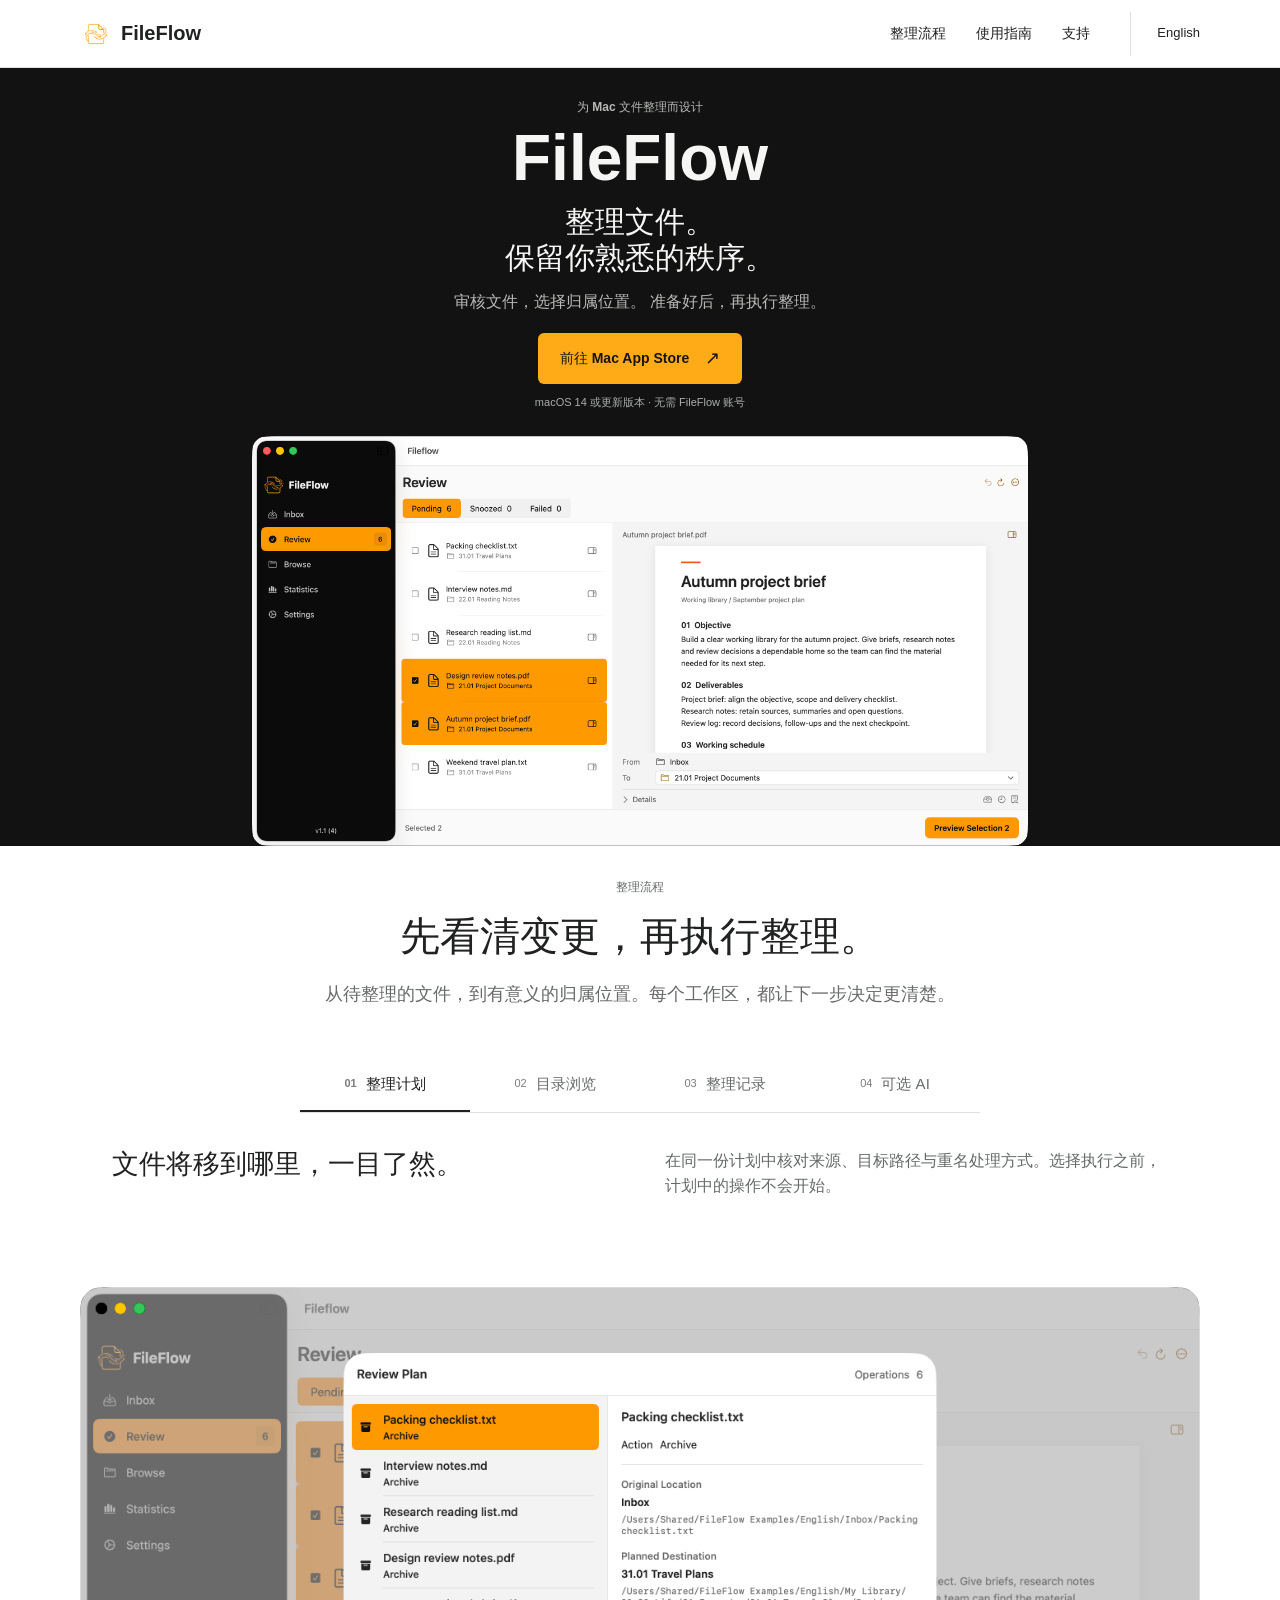
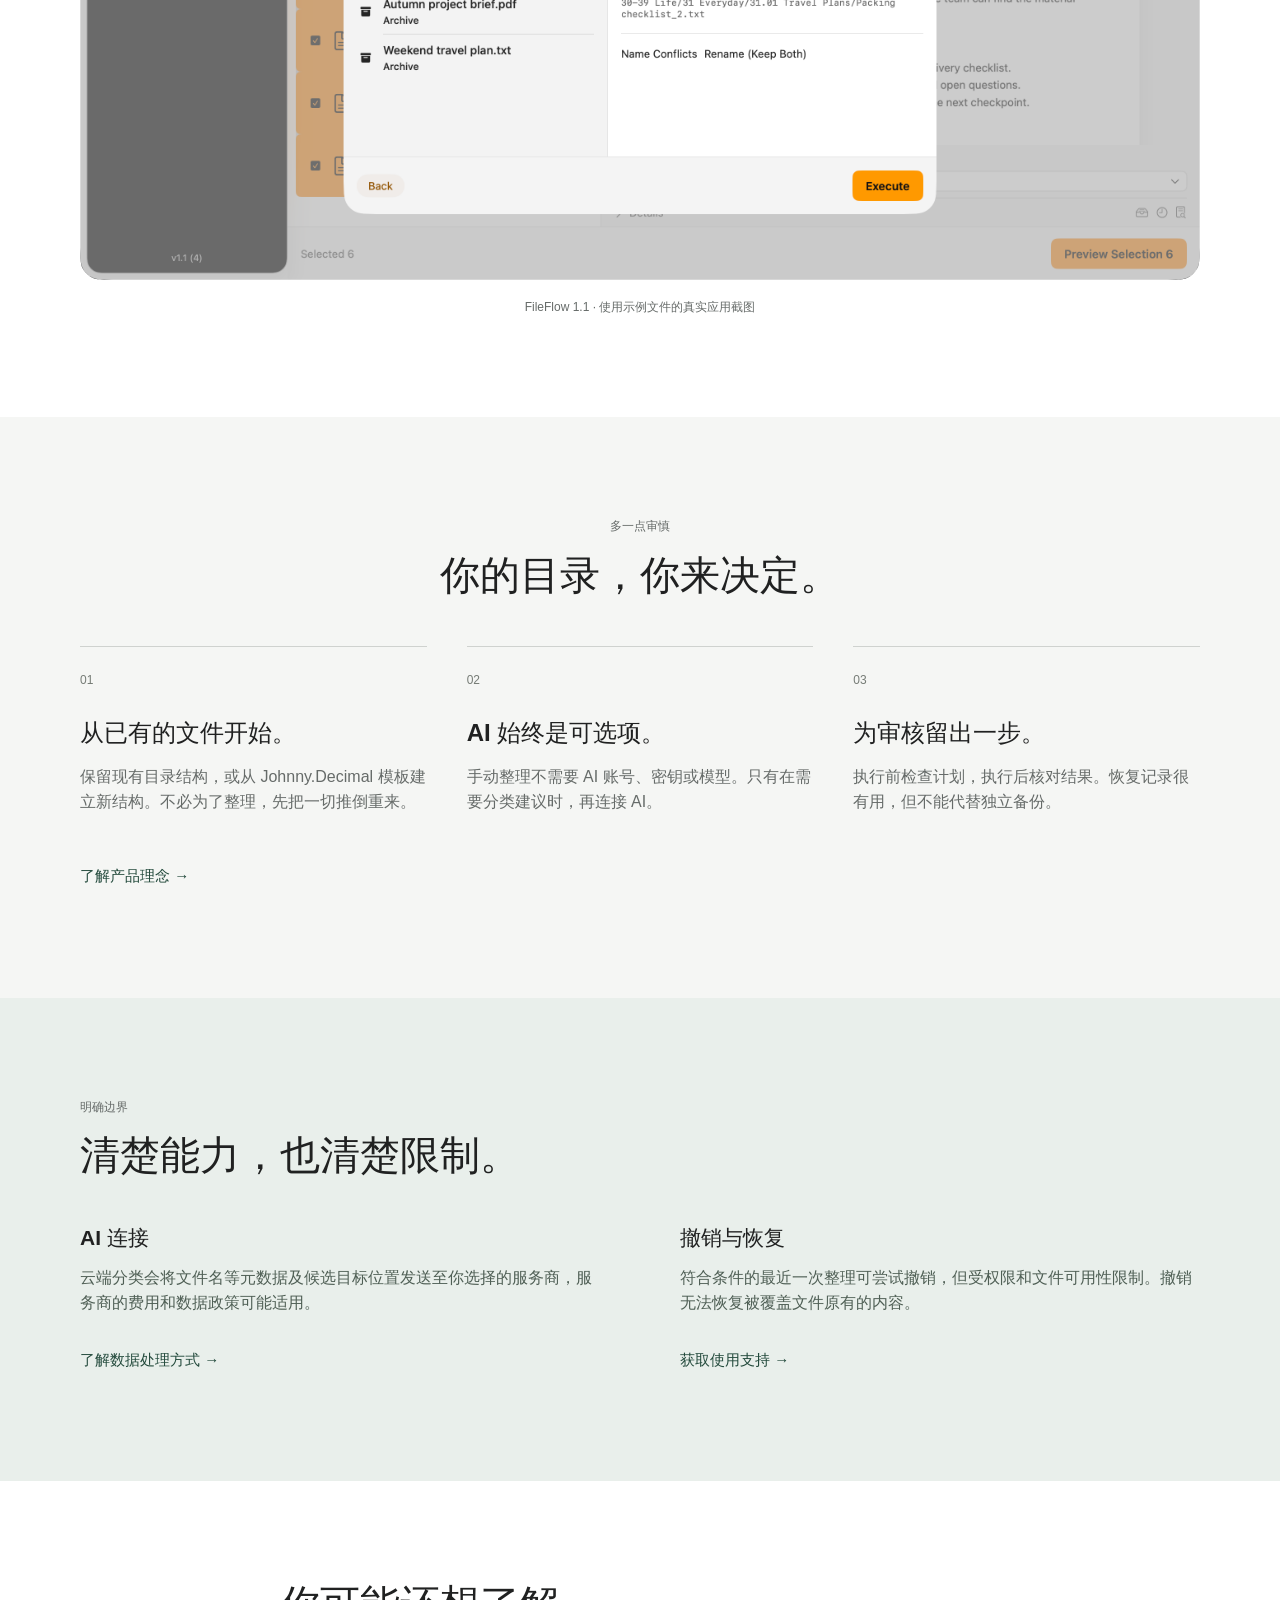
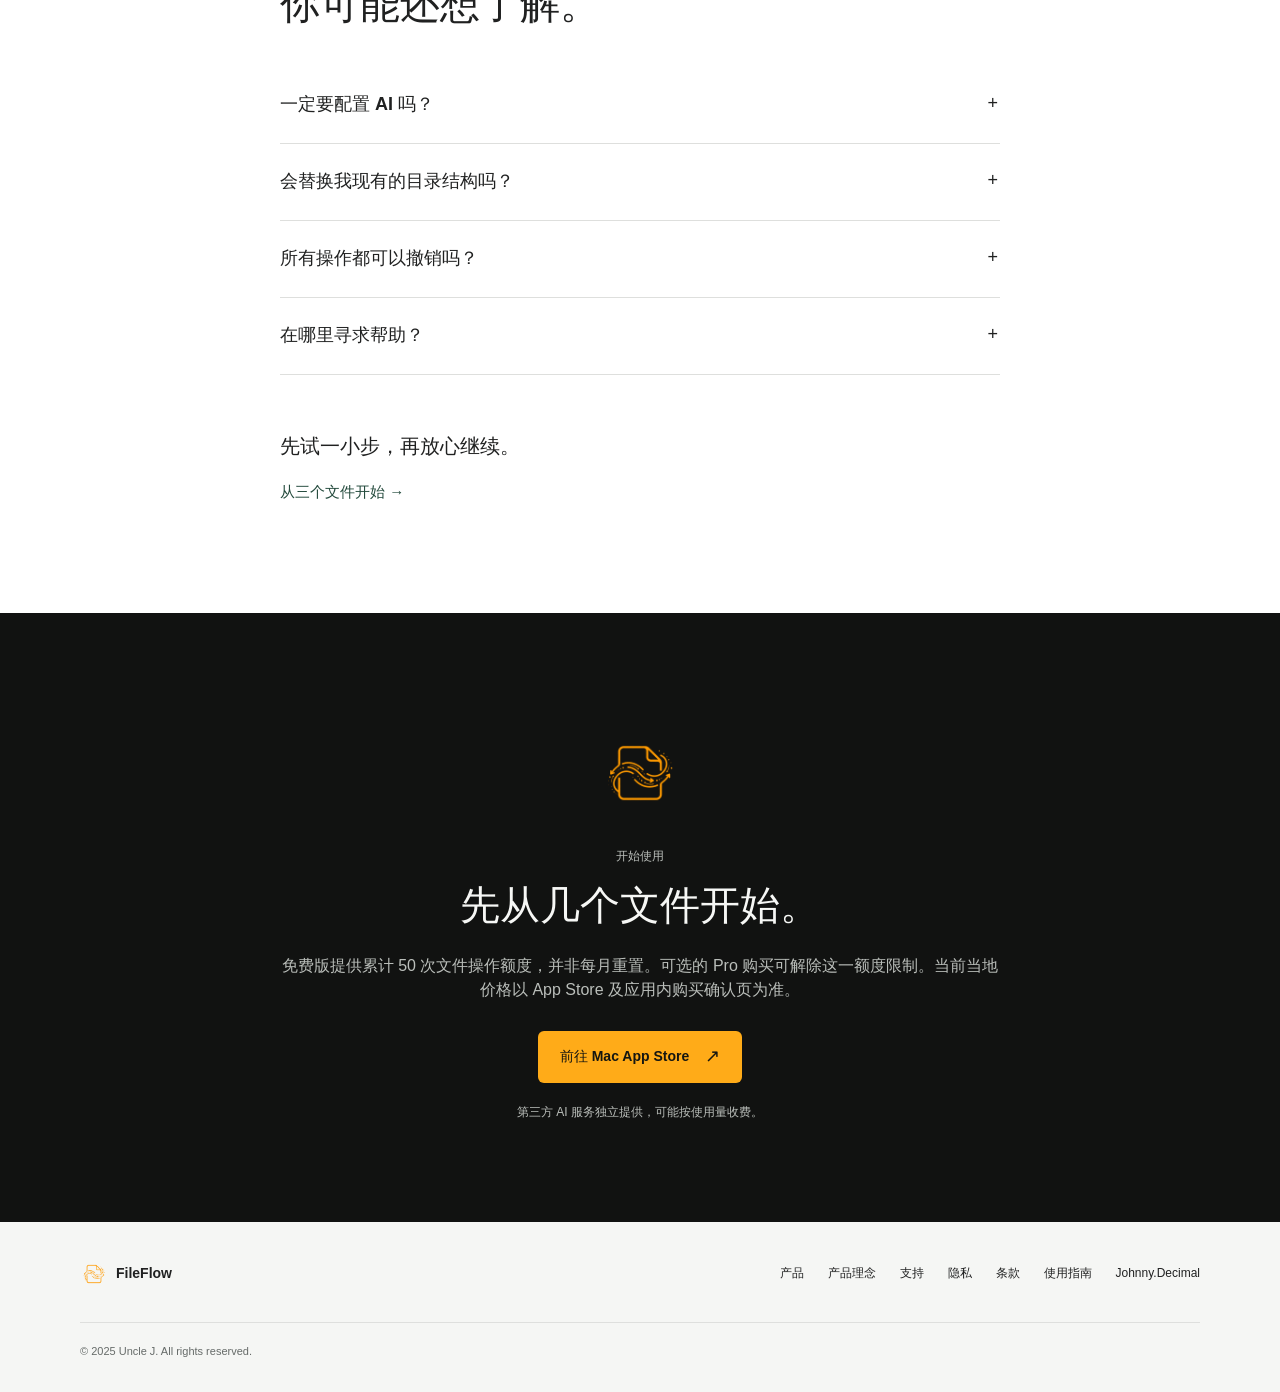
==== commit 2c0404a9: "feat: add bilingual Johnny.Decimal practice guide" ====
--- a/zh/index.html
+++ b/zh/index.html
@@ -44,7 +44,7 @@
       <div class="section-intro"><p class="eyebrow">整理流程</p><h2 id="workflow-title">先看清变更，再执行整理。</h2><p>从待整理的文件，到有意义的归属位置。每个工作区，都让下一步决定更清楚。</p></div>
       <div class="workspace-gallery">
         <div class="gallery-tabs" aria-label="整理流程"><button type="button" id="tab-plan" data-tab="plan"><span class="tab-number">01</span>整理计划</button><button type="button" id="tab-browse" data-tab="browse"><span class="tab-number">02</span>目录浏览</button><button type="button" id="tab-activity" data-tab="activity"><span class="tab-number">03</span>整理记录</button><button type="button" id="tab-ai" data-tab="ai"><span class="tab-number">04</span>可选 AI</button></div>
-        <section class="gallery-panel" id="panel-plan" data-panel="plan"><div class="panel-copy"><h3>文件将移到哪里，一目了然。</h3><p>在同一份计划中核对来源、目标路径与重名处理方式。选择执行之前，计划中的操作不会开始。</p></div><a class="screenshot-link" href="../images/v1.1/02-plan-commit.png" data-zoom aria-label="放大截图: FileFlow 整理计划：展示来源路径、目标路径以及保留两个文件的重名策略，界面为英文"><img src="../images/v1.1/02-plan-commit.png" alt="FileFlow 整理计划：展示来源路径、目标路径以及保留两个文件的重名策略，界面为英文" width="2720" height="1440" loading="lazy"></a></section><section class="gallery-panel" id="panel-browse" data-panel="browse"><div class="panel-copy"><h3>沿用你熟悉的目录结构。</h3><p>从 Johnny.Decimal 模板开始，或使用已有的文件夹。在清晰的层级中浏览文件，保留工作的上下文。</p></div><a class="screenshot-link" href="../images/v1.1/03-browse-structure.png" data-zoom aria-label="放大截图: FileFlow 目录浏览：展开的文件夹树与项目文档，界面为英文"><img src="../images/v1.1/03-browse-structure.png" alt="FileFlow 目录浏览：展开的文件夹树与项目文档，界面为英文" width="2720" height="1440" loading="lazy"></a></section><section class="gallery-panel" id="panel-activity" data-panel="activity"><div class="panel-copy"><h3>整理进展，有迹可循。</h3><p>查看已记录的整理活动和已索引文件的分布。核对发生了什么，再继续手头的工作。</p></div><a class="screenshot-link" href="../images/v1.1/04-statistics.png" data-zoom aria-label="放大截图: FileFlow 统计：已记录的整理活动和已索引文件分布，界面为英文"><img src="../images/v1.1/04-statistics.png" alt="FileFlow 统计：已记录的整理活动和已索引文件分布，界面为英文" width="2720" height="1440" loading="lazy"></a></section><section class="gallery-panel" id="panel-ai" data-panel="ai"><div class="panel-copy"><h3>AI 提建议，你做决定。</h3><p>连接自己的 API 服务商，或另行运行的 Ollama 服务。审核分类建议，文件的最终归属仍由你决定。</p></div><a class="screenshot-link" href="../images/v1.1/05-ai-optional.png" data-zoom aria-label="放大截图: FileFlow AI 设置：API 与本地模型连接选项，界面为英文"><img src="../images/v1.1/05-ai-optional.png" alt="FileFlow AI 设置：API 与本地模型连接选项，界面为英文" width="2720" height="1440" loading="lazy"></a></section>
+        <section class="gallery-panel" id="panel-plan" data-panel="plan"><div class="panel-copy"><h3>文件将移到哪里，一目了然。</h3><div><p>在同一份计划中核对来源、目标路径与重名处理方式。选择执行之前，计划中的操作不会开始。</p></div></div><a class="screenshot-link" href="../images/v1.1/02-plan-commit.png" data-zoom aria-label="放大截图: FileFlow 整理计划：展示来源路径、目标路径以及保留两个文件的重名策略，界面为英文"><img src="../images/v1.1/02-plan-commit.png" alt="FileFlow 整理计划：展示来源路径、目标路径以及保留两个文件的重名策略，界面为英文" width="2720" height="1440" loading="lazy"></a></section><section class="gallery-panel" id="panel-browse" data-panel="browse"><div class="panel-copy"><h3>沿用你熟悉的目录结构。</h3><div><p>从 Johnny.Decimal 模板开始，或使用已有的文件夹。在清晰的层级中浏览文件，保留工作的上下文。</p><a class="text-link method-link" href="johnny-decimal.html">了解 Johnny.Decimal<span aria-hidden="true"> →</span></a></div></div><a class="screenshot-link" href="../images/v1.1/03-browse-structure.png" data-zoom aria-label="放大截图: FileFlow 目录浏览：展开的文件夹树与项目文档，界面为英文"><img src="../images/v1.1/03-browse-structure.png" alt="FileFlow 目录浏览：展开的文件夹树与项目文档，界面为英文" width="2720" height="1440" loading="lazy"></a></section><section class="gallery-panel" id="panel-activity" data-panel="activity"><div class="panel-copy"><h3>整理进展，有迹可循。</h3><div><p>查看已记录的整理活动和已索引文件的分布。核对发生了什么，再继续手头的工作。</p></div></div><a class="screenshot-link" href="../images/v1.1/04-statistics.png" data-zoom aria-label="放大截图: FileFlow 统计：已记录的整理活动和已索引文件分布，界面为英文"><img src="../images/v1.1/04-statistics.png" alt="FileFlow 统计：已记录的整理活动和已索引文件分布，界面为英文" width="2720" height="1440" loading="lazy"></a></section><section class="gallery-panel" id="panel-ai" data-panel="ai"><div class="panel-copy"><h3>AI 提建议，你做决定。</h3><div><p>连接自己的 API 服务商，或另行运行的 Ollama 服务。审核分类建议，文件的最终归属仍由你决定。</p></div></div><a class="screenshot-link" href="../images/v1.1/05-ai-optional.png" data-zoom aria-label="放大截图: FileFlow AI 设置：API 与本地模型连接选项，界面为英文"><img src="../images/v1.1/05-ai-optional.png" alt="FileFlow AI 设置：API 与本地模型连接选项，界面为英文" width="2720" height="1440" loading="lazy"></a></section>
         <p class="caption">FileFlow 1.1 · 使用示例文件的真实应用截图</p>
       </div>
     </section>
@@ -62,7 +62,7 @@
   </main>
   <footer class="site-footer"><div class="footer-inner">
     <div class="footer-brand"><img src="../images/v1.1/app-icon.png" width="28" height="28" alt=""><span>FileFlow</span></div>
-    <nav aria-label="页脚导航"><a href="index.html" aria-current="page">产品</a><a href="philosophy.html">产品理念</a><a href="support.html">支持</a><a href="privacy.html">隐私</a><a href="terms.html">条款</a><a href="guide.html">使用指南</a></nav>
+    <nav aria-label="页脚导航"><a href="index.html" aria-current="page">产品</a><a href="philosophy.html">产品理念</a><a href="support.html">支持</a><a href="privacy.html">隐私</a><a href="terms.html">条款</a><a href="guide.html">使用指南</a><a href="johnny-decimal.html">Johnny.Decimal</a></nav>
     <p>© 2025 Uncle J. All rights reserved.</p>
   </div></footer>
   <dialog class="image-dialog" aria-label="放大截图"><button class="dialog-close" type="button" aria-label="关闭截图" title="关闭截图"><span aria-hidden="true">×</span></button><img width="2720" height="1440" alt=""></dialog>
--- a/site.css
+++ b/site.css
@@ -52,6 +52,12 @@
 .hero-media .screenshot-link { height: 100%; max-width: 1120px; }
 .hero-media img { width: auto; height: 100%; object-fit: contain; object-position: top; }
 .screenshot-link { display: block; cursor: zoom-in; }
+/* Follow the captured macOS continuous corners without adding a second radius. */
+.screenshot-link img, .guide-figure img, .image-dialog img {
+  --window-contour: url("data:image/svg+xml,%3Csvg xmlns='http://www.w3.org/2000/svg' viewBox='0 0 2720 1440' preserveAspectRatio='none'%3E%3Cpath fill='white' d='M80 .75H2640C2685 .75 2691 3 2704 16C2717 29 2719.25 35 2719.25 80V1360C2719.25 1405 2717 1411 2704 1424C2691 1437 2685 1439.25 2640 1439.25H80C35 1439.25 29 1437 16 1424C3 1411 .75 1405 .75 1360V80C.75 35 3 29 16 16C29 3 35 .75 80 .75Z'/%3E%3C/svg%3E");
+  -webkit-mask: var(--window-contour) center / 100% 100% no-repeat;
+  mask: var(--window-contour) center / 100% 100% no-repeat;
+}
 .section { padding: 100px 32px; }
 .content-width, .workspace-gallery { width: min(1120px, 100%); margin: auto; }
 .reading-width { width: min(720px, 100%); margin: auto; }
@@ -124,6 +130,27 @@
 .guide-figure img { width: 100%; }
 .guide-figure a { display: block; cursor: zoom-in; }
 .guide-figure figcaption { margin-top: 12px; font-size: 11px; color: var(--muted); }
+.method-link { margin-top: 8px; }
+.method-body h1 { font-size: 48px; }
+.method-example { margin: 28px 0 0; padding: 24px; background: #f5f6f4; border-block: 1px solid var(--line); }
+.method-example figcaption { font-size: 12px; color: var(--muted); margin-bottom: 20px; }
+.method-example pre { margin: 0; white-space: pre-wrap; overflow-wrap: anywhere; font-size: 15px; line-height: 1.9; }
+.method-example code, .method-key code { font-family: ui-monospace, SFMono-Regular, Menlo, Consolas, monospace; }
+.method-key { margin: 0 0 24px; }
+.method-key > div { display: grid; grid-template-columns: 160px 1fr; gap: 20px; padding: 16px 0; border-bottom: 1px solid var(--line); }
+.method-key dt { font-size: 14px; font-weight: 600; }
+.method-key dt code { color: var(--green); margin-right: 8px; }
+.method-key dd { margin: 0; font-size: 14px; color: var(--muted); }
+.method-steps { padding-left: 24px; margin: 28px 0; }
+.method-steps li { padding: 0 0 24px 8px; }
+.method-steps li::marker { color: var(--green); font-weight: 600; }
+.method-steps h3 { font-size: 18px; margin-bottom: 8px; }
+.method-resources { padding-left: 20px; margin-block: 24px; }
+.method-resources li { margin: 10px 0; overflow-wrap: anywhere; }
+.method-actions { display: flex; flex-wrap: wrap; align-items: center; gap: 12px 28px; margin-top: 32px; }
+.method-actions .text-link { margin: 0; }
+.document-body .method-actions .button { color: #151611; text-decoration: none; }
+.method-attribution { font-size: 12px; color: var(--muted); border-top: 1px solid var(--line); padding-top: 24px; }
 .guide-invitation, .support-guide { margin-top: 32px; padding-top: 24px; }
 .guide-invitation p, .support-guide p { font-size: 20px; font-weight: 550; }
 .guide-invitation .text-link, .support-guide .text-link { margin-top: 8px; }
@@ -196,6 +223,10 @@
   .site-footer nav { width: 100%; margin-left: 0; gap: 22px; }
   .document-body { padding: 56px 0; }
   .document-header h1 { font-size: 42px; }
+  .method-body h1 { font-size: 32px; }
+  .method-example { padding: 18px 12px; }
+  .method-example pre { font-size: 12px; }
+  .method-key > div { grid-template-columns: 1fr; gap: 4px; }
   .document-lead { font-size: 21px; }
   .document-body h2 { font-size: 22px; }
   .document-body section p { font-size: 16px; }
